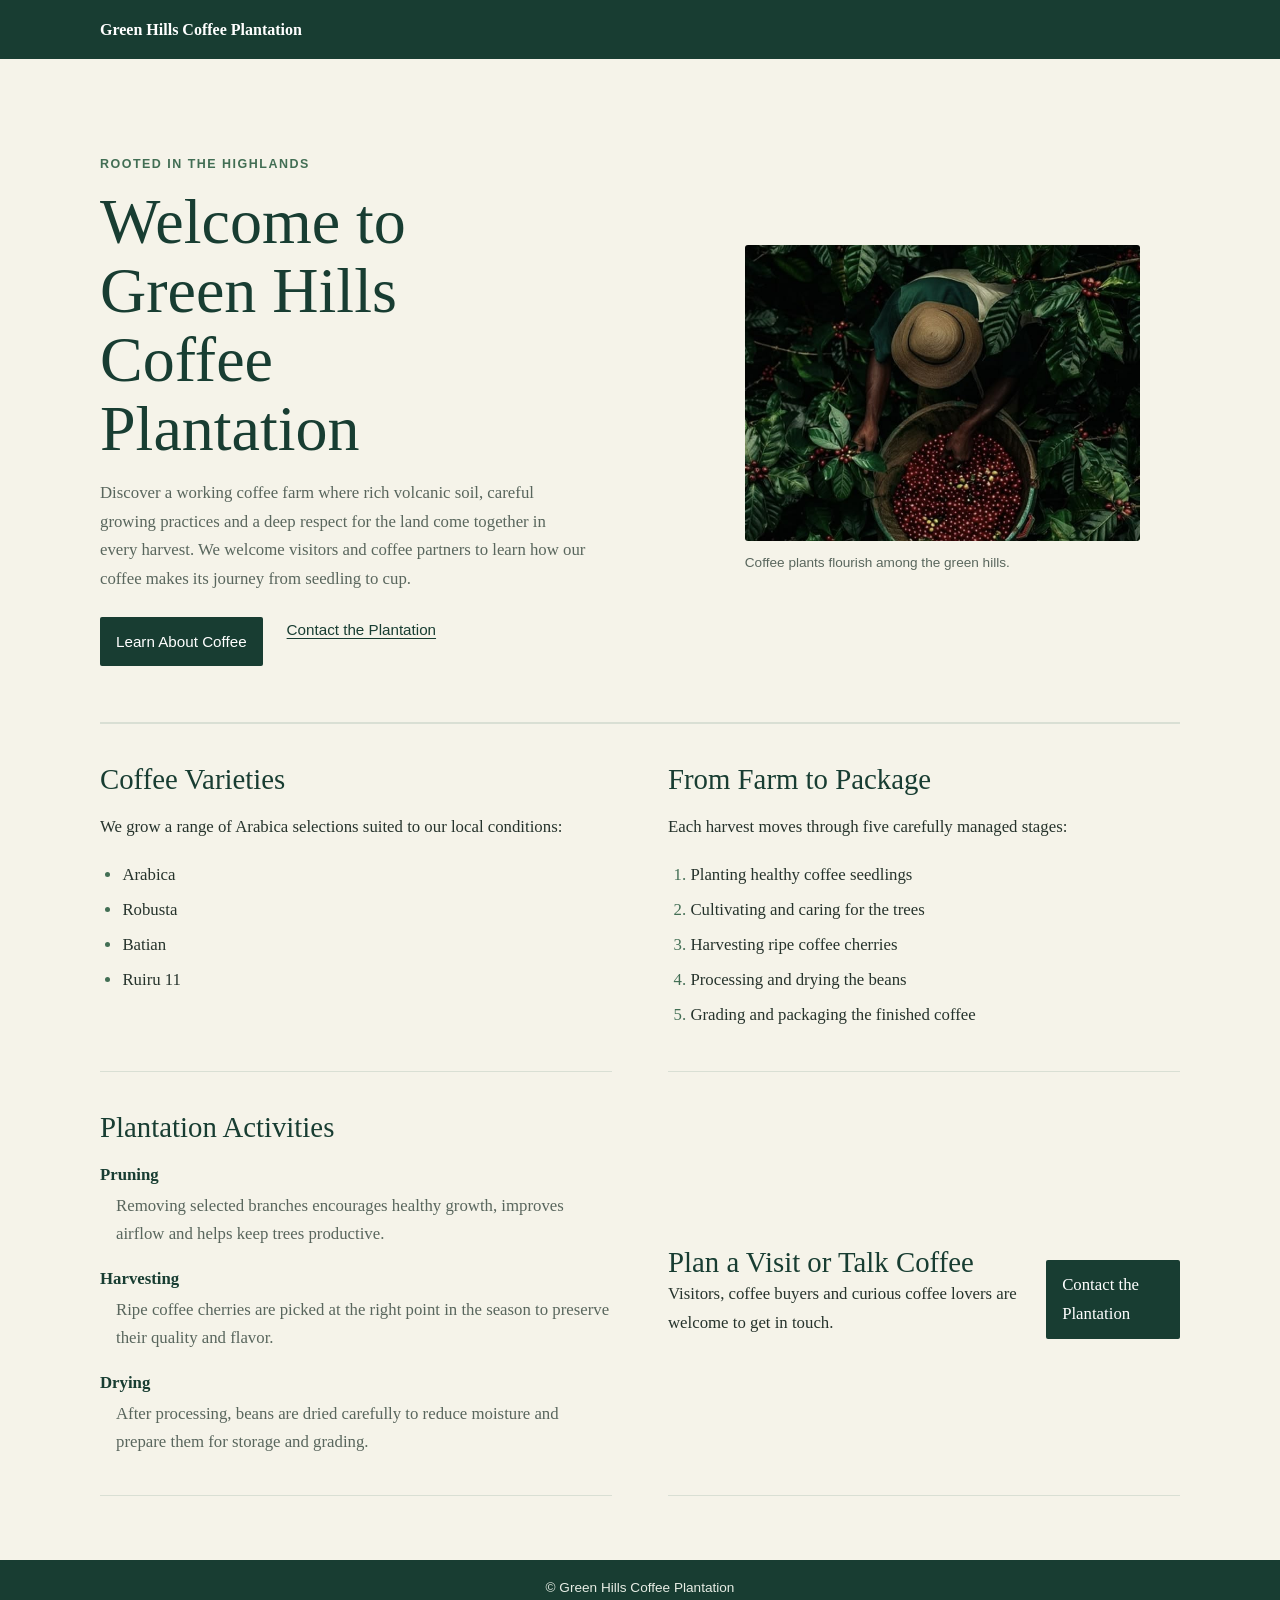
==== Coffee/index.html @ c4257f8a "Add files via upload" ====
<!DOCTYPE html>
<html lang="en">
<head>
  <meta charset="UTF-8">
  <meta name="viewport" content="width=device-width, initial-scale=1.0">
  <meta name="description" content="Discover the coffee varieties, growing practices and farm life of Green Hills Coffee Plantation.">
  <title>Green Hills Coffee Plantation</title>
  <link rel="stylesheet" href="styles.css">

</head>
<body>
  <header>
    <p class="brand">Green Hills Coffee Plantation</p>
  </header>

  <main>
    <section class="intro" aria-labelledby="welcome-heading">
      <div class="intro-copy">
        <p class="eyebrow">Rooted in the highlands</p>
        <h1 id="welcome-heading">Welcome to Green Hills Coffee Plantation</h1>
        <p>Discover a working coffee farm where rich volcanic soil, careful growing practices and a deep respect for the land come together in every harvest. We welcome visitors and coffee partners to learn how our coffee makes its journey from seedling to cup.</p>
        <nav class="actions" aria-label="Explore and contact">
          <a class="action-primary" href="https://en.wikipedia.org/wiki/Coffee" target="_blank" rel="noopener noreferrer">Learn About Coffee</a>
          <a href="contact.html">Contact the Plantation</a>
        </nav>
      </div>
      <figure class="farm-figure">
        <img class="farm-image" src="Every cup begins long before the first pour_.jfif" width="450" alt="Rows of coffee plants growing on the Green Hills farm" title="A view across the coffee fields at Green Hills">
        <figcaption class="image-note">Coffee plants flourish among the green hills.</figcaption>
      </figure>
    </section>

    <div class="content-grid">
      <section aria-labelledby="varieties-heading">
        <h2 id="varieties-heading">Coffee Varieties</h2>
        <p>We grow a range of Arabica selections suited to our local conditions:</p>
        <ul>
          <li>Arabica</li>
          <li>Robusta</li>
          <li>Batian</li>
          <li>Ruiru 11</li>
        </ul>
      </section>

      <section aria-labelledby="process-heading">
        <h2 id="process-heading">From Farm to Package</h2>
        <p>Each harvest moves through five carefully managed stages:</p>
        <ol>
          <li>Planting healthy coffee seedlings</li>
          <li>Cultivating and caring for the trees</li>
          <li>Harvesting ripe coffee cherries</li>
          <li>Processing and drying the beans</li>
          <li>Grading and packaging the finished coffee</li>
        </ol>
      </section>

      <section aria-labelledby="activities-heading">
        <h2 id="activities-heading">Plantation Activities</h2>
        <dl>
          <dt>Pruning</dt>
          <dd>Removing selected branches encourages healthy growth, improves airflow and helps keep trees productive.</dd>
          <dt>Harvesting</dt>
          <dd>Ripe coffee cherries are picked at the right point in the season to preserve their quality and flavor.</dd>
          <dt>Drying</dt>
          <dd>After processing, beans are dried carefully to reduce moisture and prepare them for storage and grading.</dd>
        </dl>
      </section>

      <section class="contact" aria-labelledby="visit-heading">
        <div>
          <h2 id="visit-heading">Plan a Visit or Talk Coffee</h2>
          <p>Visitors, coffee buyers and curious coffee lovers are welcome to get in touch.</p>
        </div>
        <a class="action-primary" href="contact.html">Contact the Plantation</a>
      </section>
    </div>
  </main>

  <footer>
    <p>&copy; Green Hills Coffee Plantation</p>
  </footer>
</body>
</html>
---- Coffee/styles.css ----
:root {
  color-scheme: light;
  --forest: #183d32;
  --leaf: #426e54;
  --cream: #f5f3e9;
  --paper: #fffefa;
  --ink: #26332c;
  --muted: #59665d;
  --accent: #c66b43;
  --line: #d9dfd4;
}

* {
  box-sizing: border-box;
}

body {
  margin: 0;
  background: var(--cream);
  color: var(--ink);
  font-family: Georgia, "Times New Roman", serif;
  font-size: 1.05rem;
  line-height: 1.7;
}

header {
  padding: 1rem max(1.25rem, calc((100% - 1080px) / 2));
  background: var(--forest);
  color: white;
}

.brand {
  margin: 0;
  font-size: 1rem;
  font-weight: 700;
}

main {
  width: min(1080px, calc(100% - 2.5rem));
  margin: 0 auto;
  padding: 3.5rem 0 4rem;
}

.intro {
  display: grid;
  grid-template-columns: minmax(0, 1fr) minmax(280px, 0.9fr);
  align-items: center;
  gap: clamp(2rem, 6vw, 5rem);
  padding-bottom: 3.5rem;
}

.eyebrow {
  margin: 0 0 0.75rem;
  color: var(--leaf);
  font-family: Arial, sans-serif;
  font-size: 0.78rem;
  font-weight: 700;
  letter-spacing: 0.12em;
  text-transform: uppercase;
}

h1, h2, h3, p {
  margin-top: 0;
}

h1 {
  max-width: 13ch;
  margin-bottom: 1rem;
  color: var(--forest);
  font-size: clamp(2.5rem, 5vw, 4.5rem);
  font-weight: 500;
  line-height: 1.08;
}

.intro-copy > p:not(.eyebrow) {
  max-width: 58ch;
  color: var(--muted);
}

.farm-image {
  display: block;
  width: 450px;
  max-width: 100%;
  height: auto;
  aspect-ratio: 4 / 3;
  border-radius: 3px;
  background: #dce4d7;
  object-fit: cover;
}

.image-note {
  margin: 0.6rem 0 0;
  color: var(--muted);
  font-family: Arial, sans-serif;
  font-size: 0.85rem;
}

.actions {
  display: flex;
  flex-wrap: wrap;
  gap: 0.85rem 1.5rem;
  margin-top: 1.5rem;
  font-family: Arial, sans-serif;
  font-size: 0.95rem;
}

a {
  color: var(--forest);
  text-decoration-thickness: 1px;
  text-underline-offset: 0.2em;
}

a:hover {
  color: var(--accent);
}

.action-primary {
  padding: 0.7rem 1rem;
  border-radius: 2px;
  background: var(--forest);
  color: white;
  text-decoration: none;
}

.action-primary:hover {
  background: var(--leaf);
  color: white;
}

.content-grid {
  display: grid;
  grid-template-columns: repeat(2, minmax(0, 1fr));
  gap: 0 3.5rem;
  border-top: 1px solid var(--line);
}

section {
  padding: 2.4rem 0;
  border-bottom: 1px solid var(--line);
}

h2 {
  margin-bottom: 1rem;
  color: var(--forest);
  font-size: 1.8rem;
  font-weight: 500;
  line-height: 1.2;
}

ul, ol {
  margin: 0;
  padding-left: 1.4rem;
}

li {
  padding: 0.2rem 0;
}

li::marker {
  color: var(--leaf);
}

dl {
  margin: 0;
}

dt {
  margin-top: 1rem;
  color: var(--forest);
  font-weight: 700;
}

dt:first-child {
  margin-top: 0;
}

dd {
  margin: 0.15rem 0 0 1rem;
  color: var(--muted);
}

.contact {
  display: flex;
  justify-content: space-between;
  align-items: center;
  gap: 1.5rem;
  padding: 2rem 0 0;
}

.contact h2 {
  margin: 0;
}

footer {
  padding: 1rem 1.25rem;
  background: var(--forest);
  color: #e7ede5;
  text-align: center;
  font-family: Arial, sans-serif;
  font-size: 0.85rem;
}

footer p {
  margin: 0;
}

@media (max-width: 720px) {
  main {
    padding-top: 2.5rem;
  }

  .intro {
    grid-template-columns: 1fr;
    gap: 1.5rem;
    padding-bottom: 2.5rem;
  }

  .farm-figure {
    margin: 0;
  }

  .farm-image {
    width: 100%;
  }

  .content-grid {
    grid-template-columns: 1fr;
  }

  .contact {
    align-items: flex-start;
    flex-direction: column;
  }
}
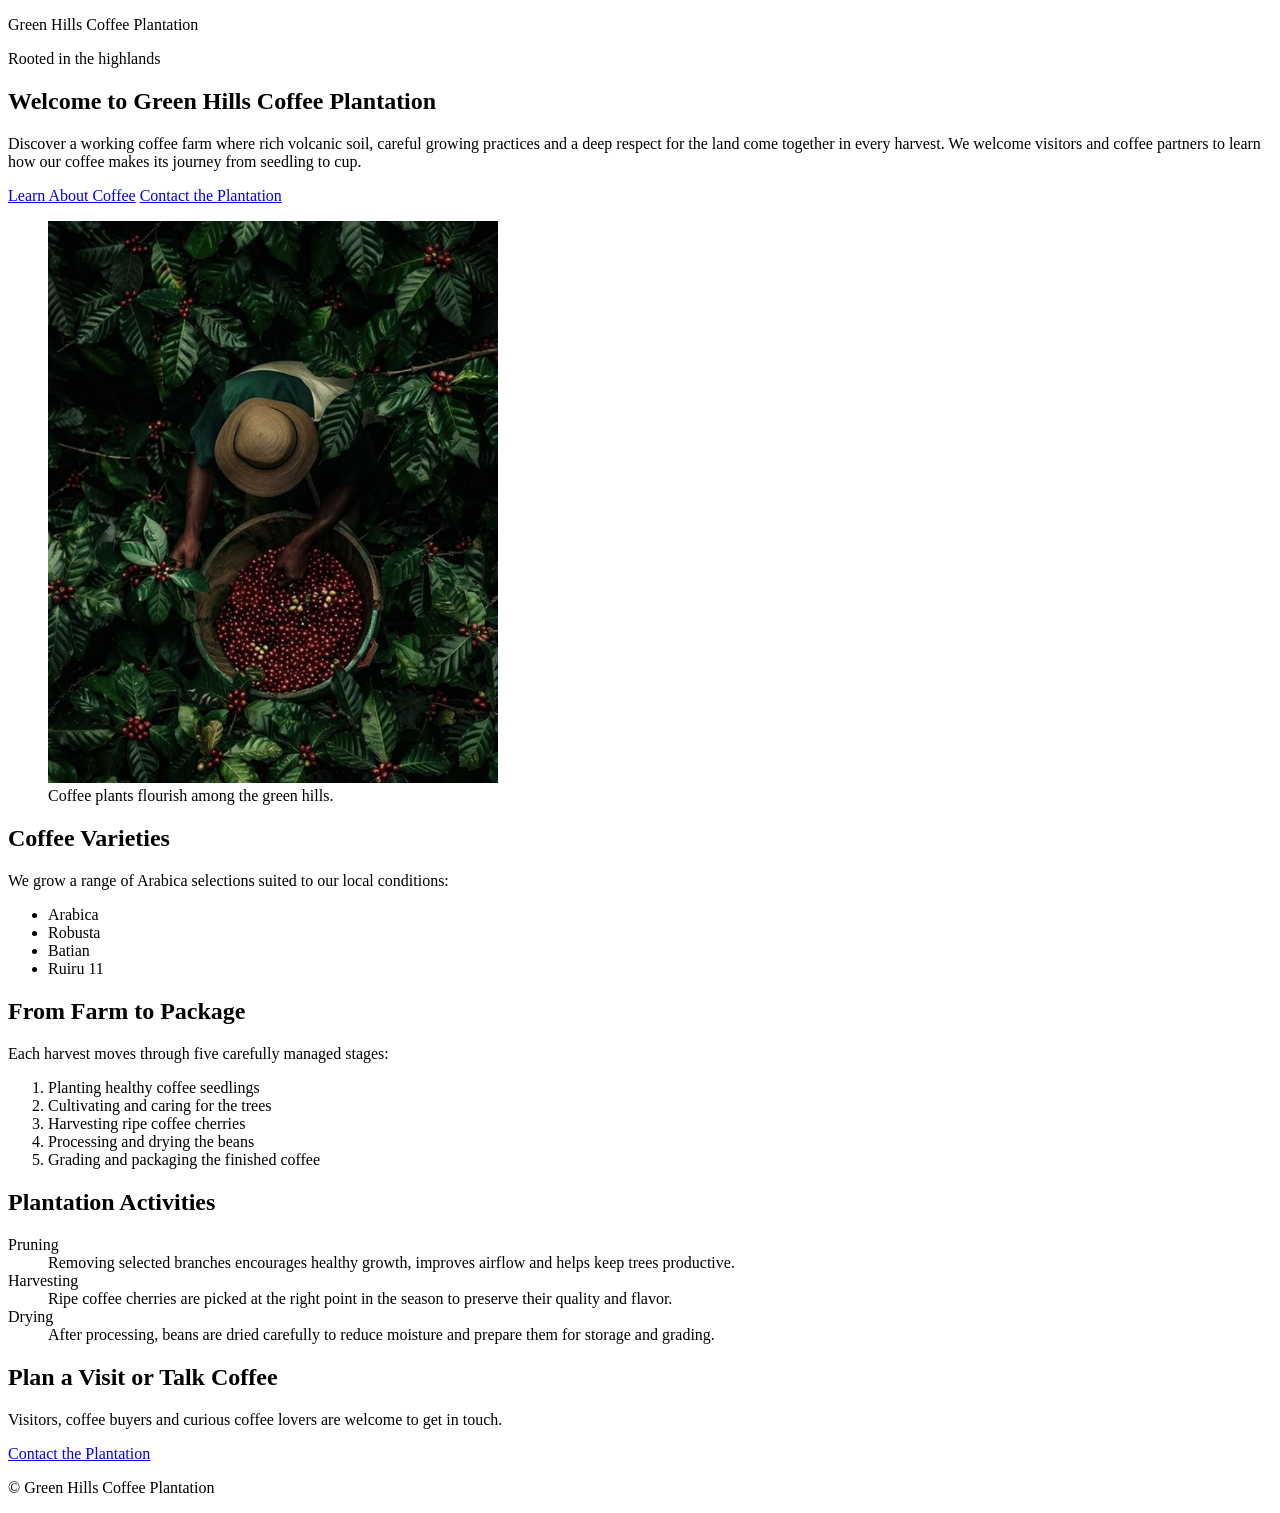
==== commit 5b94a650: "Fix stylesheet link in index.html Updated the stylesheet link in the HTML file from 'styles.css' to " ====
--- a/Coffee/index.html
+++ b/Coffee/index.html
@@ -5,7 +5,7 @@
   <meta name="viewport" content="width=device-width, initial-scale=1.0">
   <meta name="description" content="Discover the coffee varieties, growing practices and farm life of Green Hills Coffee Plantation.">
   <title>Green Hills Coffee Plantation</title>
-  <link rel="stylesheet" href="styles.css">
+  <link rel="stylesheet" href="Coffee/styles.css">
 
 </head>
 <body>
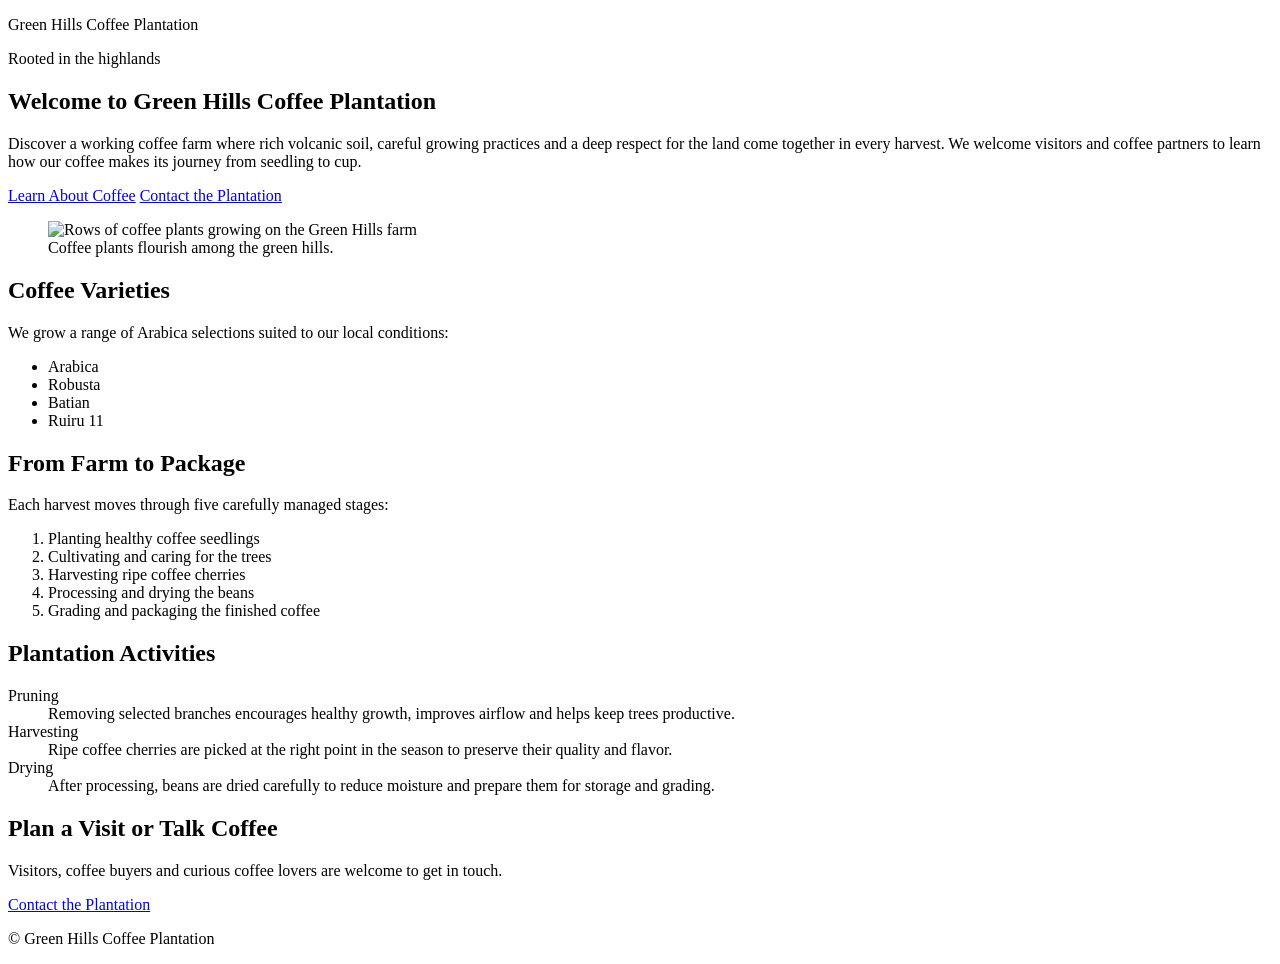
==== commit 69f7d33a: "Fix HTML formatting and update image source" ====
--- a/Coffee/index.html
+++ b/Coffee/index.html
@@ -25,7 +25,7 @@
         </nav>
       </div>
       <figure class="farm-figure">
-        <img class="farm-image" src="Every cup begins long before the first pour_.jfif" width="450" alt="Rows of coffee plants growing on the Green Hills farm" title="A view across the coffee fields at Green Hills">
+        <img class="farm-image" src="Coffee/Every%20cup%20begins%20long%20before%20the%20first%20pour_.jfif" width="450" alt="Rows of coffee plants growing on the Green Hills farm" title="A view across the coffee fields at Green Hills">
         <figcaption class="image-note">Coffee plants flourish among the green hills.</figcaption>
       </figure>
     </section>
